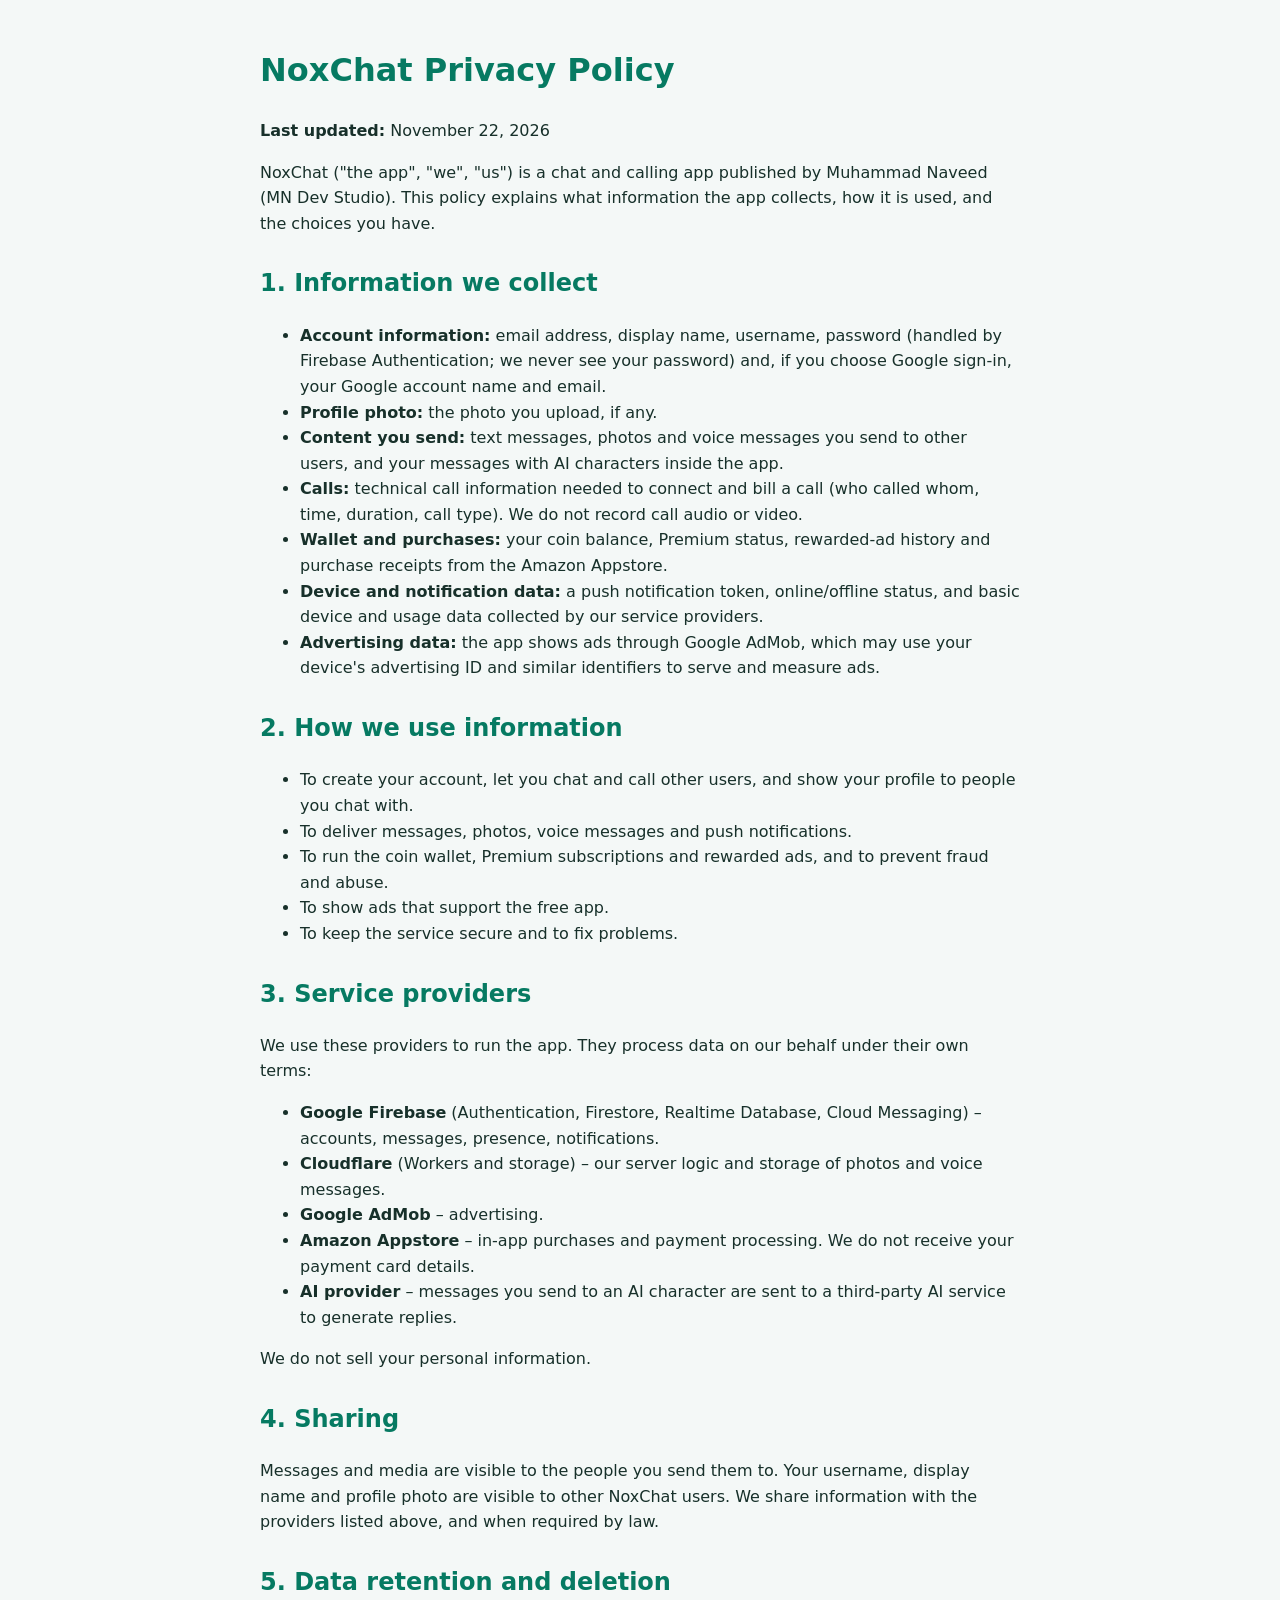
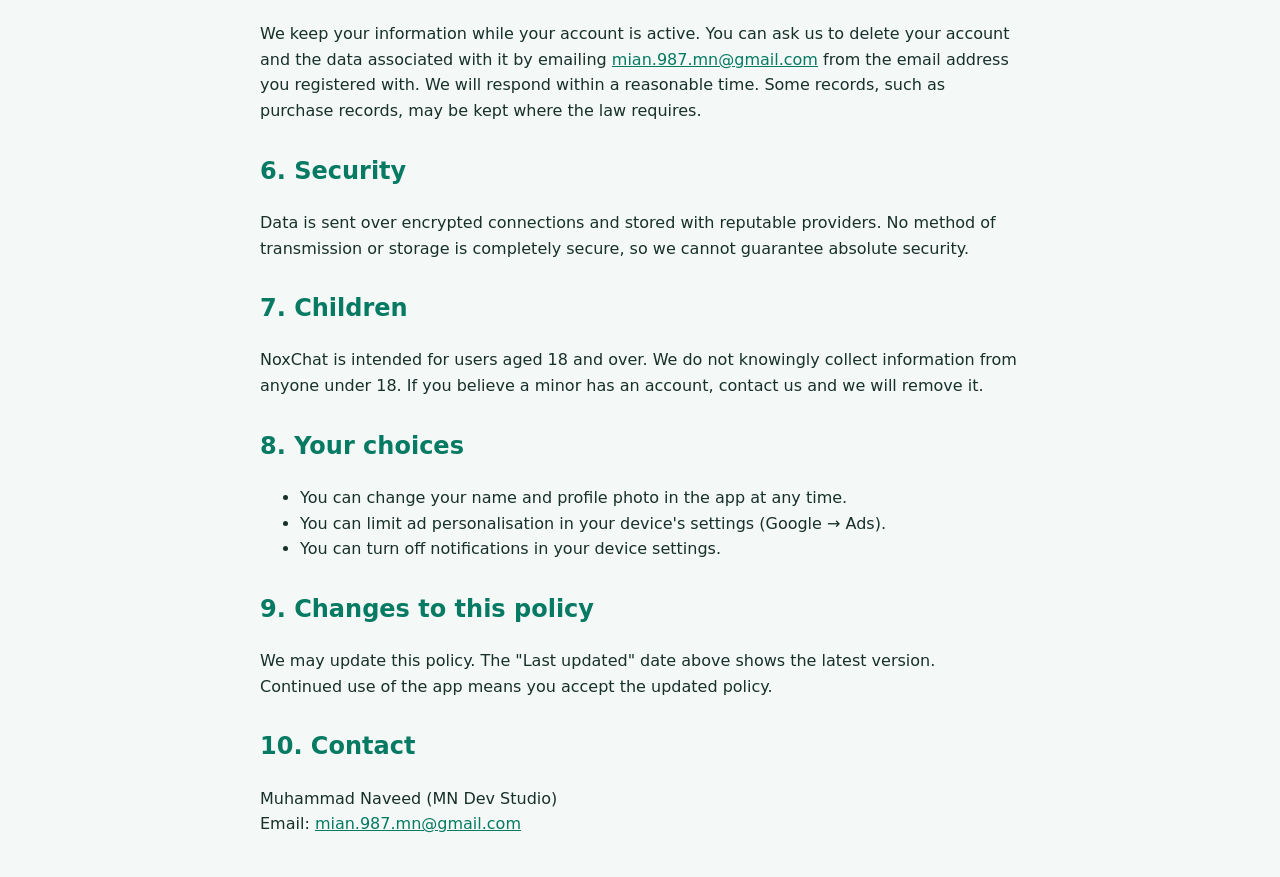
==== privacy-noxchat.html @ c45f3719 "Add NoxChat privacy policy" ====
<!doctype html>
<html lang="en">
<head>
<meta charset="utf-8">
<meta name="viewport" content="width=device-width, initial-scale=1">
<title>NoxChat Privacy Policy</title>
<style>
  body{font-family:system-ui,-apple-system,Segoe UI,Roboto,sans-serif;line-height:1.6;max-width:760px;margin:0 auto;padding:24px 16px;color:#17302a;background:#f4f8f7}
  h1{color:#067a62} h2{color:#067a62;margin-top:28px}
  a{color:#067a62}
</style>
</head>
<body>
<h1>NoxChat Privacy Policy</h1>
<p><b>Last updated:</b> November 22, 2026</p>
<p>NoxChat ("the app", "we", "us") is a chat and calling app published by Muhammad Naveed (MN Dev Studio). This policy explains what information the app collects, how it is used, and the choices you have.</p>

<h2>1. Information we collect</h2>
<ul>
  <li><b>Account information:</b> email address, display name, username, password (handled by Firebase Authentication; we never see your password) and, if you choose Google sign-in, your Google account name and email.</li>
  <li><b>Profile photo:</b> the photo you upload, if any.</li>
  <li><b>Content you send:</b> text messages, photos and voice messages you send to other users, and your messages with AI characters inside the app.</li>
  <li><b>Calls:</b> technical call information needed to connect and bill a call (who called whom, time, duration, call type). We do not record call audio or video.</li>
  <li><b>Wallet and purchases:</b> your coin balance, Premium status, rewarded-ad history and purchase receipts from the Amazon Appstore.</li>
  <li><b>Device and notification data:</b> a push notification token, online/offline status, and basic device and usage data collected by our service providers.</li>
  <li><b>Advertising data:</b> the app shows ads through Google AdMob, which may use your device's advertising ID and similar identifiers to serve and measure ads.</li>
</ul>

<h2>2. How we use information</h2>
<ul>
  <li>To create your account, let you chat and call other users, and show your profile to people you chat with.</li>
  <li>To deliver messages, photos, voice messages and push notifications.</li>
  <li>To run the coin wallet, Premium subscriptions and rewarded ads, and to prevent fraud and abuse.</li>
  <li>To show ads that support the free app.</li>
  <li>To keep the service secure and to fix problems.</li>
</ul>

<h2>3. Service providers</h2>
<p>We use these providers to run the app. They process data on our behalf under their own terms:</p>
<ul>
  <li><b>Google Firebase</b> (Authentication, Firestore, Realtime Database, Cloud Messaging) &ndash; accounts, messages, presence, notifications.</li>
  <li><b>Cloudflare</b> (Workers and storage) &ndash; our server logic and storage of photos and voice messages.</li>
  <li><b>Google AdMob</b> &ndash; advertising.</li>
  <li><b>Amazon Appstore</b> &ndash; in-app purchases and payment processing. We do not receive your payment card details.</li>
  <li><b>AI provider</b> &ndash; messages you send to an AI character are sent to a third-party AI service to generate replies.</li>
</ul>
<p>We do not sell your personal information.</p>

<h2>4. Sharing</h2>
<p>Messages and media are visible to the people you send them to. Your username, display name and profile photo are visible to other NoxChat users. We share information with the providers listed above, and when required by law.</p>

<h2>5. Data retention and deletion</h2>
<p>We keep your information while your account is active. You can ask us to delete your account and the data associated with it by emailing <a href="mailto:mian.987.mn@gmail.com">mian.987.mn@gmail.com</a> from the email address you registered with. We will respond within a reasonable time. Some records, such as purchase records, may be kept where the law requires.</p>

<h2>6. Security</h2>
<p>Data is sent over encrypted connections and stored with reputable providers. No method of transmission or storage is completely secure, so we cannot guarantee absolute security.</p>

<h2>7. Children</h2>
<p>NoxChat is intended for users aged 18 and over. We do not knowingly collect information from anyone under 18. If you believe a minor has an account, contact us and we will remove it.</p>

<h2>8. Your choices</h2>
<ul>
  <li>You can change your name and profile photo in the app at any time.</li>
  <li>You can limit ad personalisation in your device's settings (Google &rarr; Ads).</li>
  <li>You can turn off notifications in your device settings.</li>
</ul>

<h2>9. Changes to this policy</h2>
<p>We may update this policy. The "Last updated" date above shows the latest version. Continued use of the app means you accept the updated policy.</p>

<h2>10. Contact</h2>
<p>Muhammad Naveed (MN Dev Studio)<br>
Email: <a href="mailto:mian.987.mn@gmail.com">mian.987.mn@gmail.com</a></p>
</body>
</html>
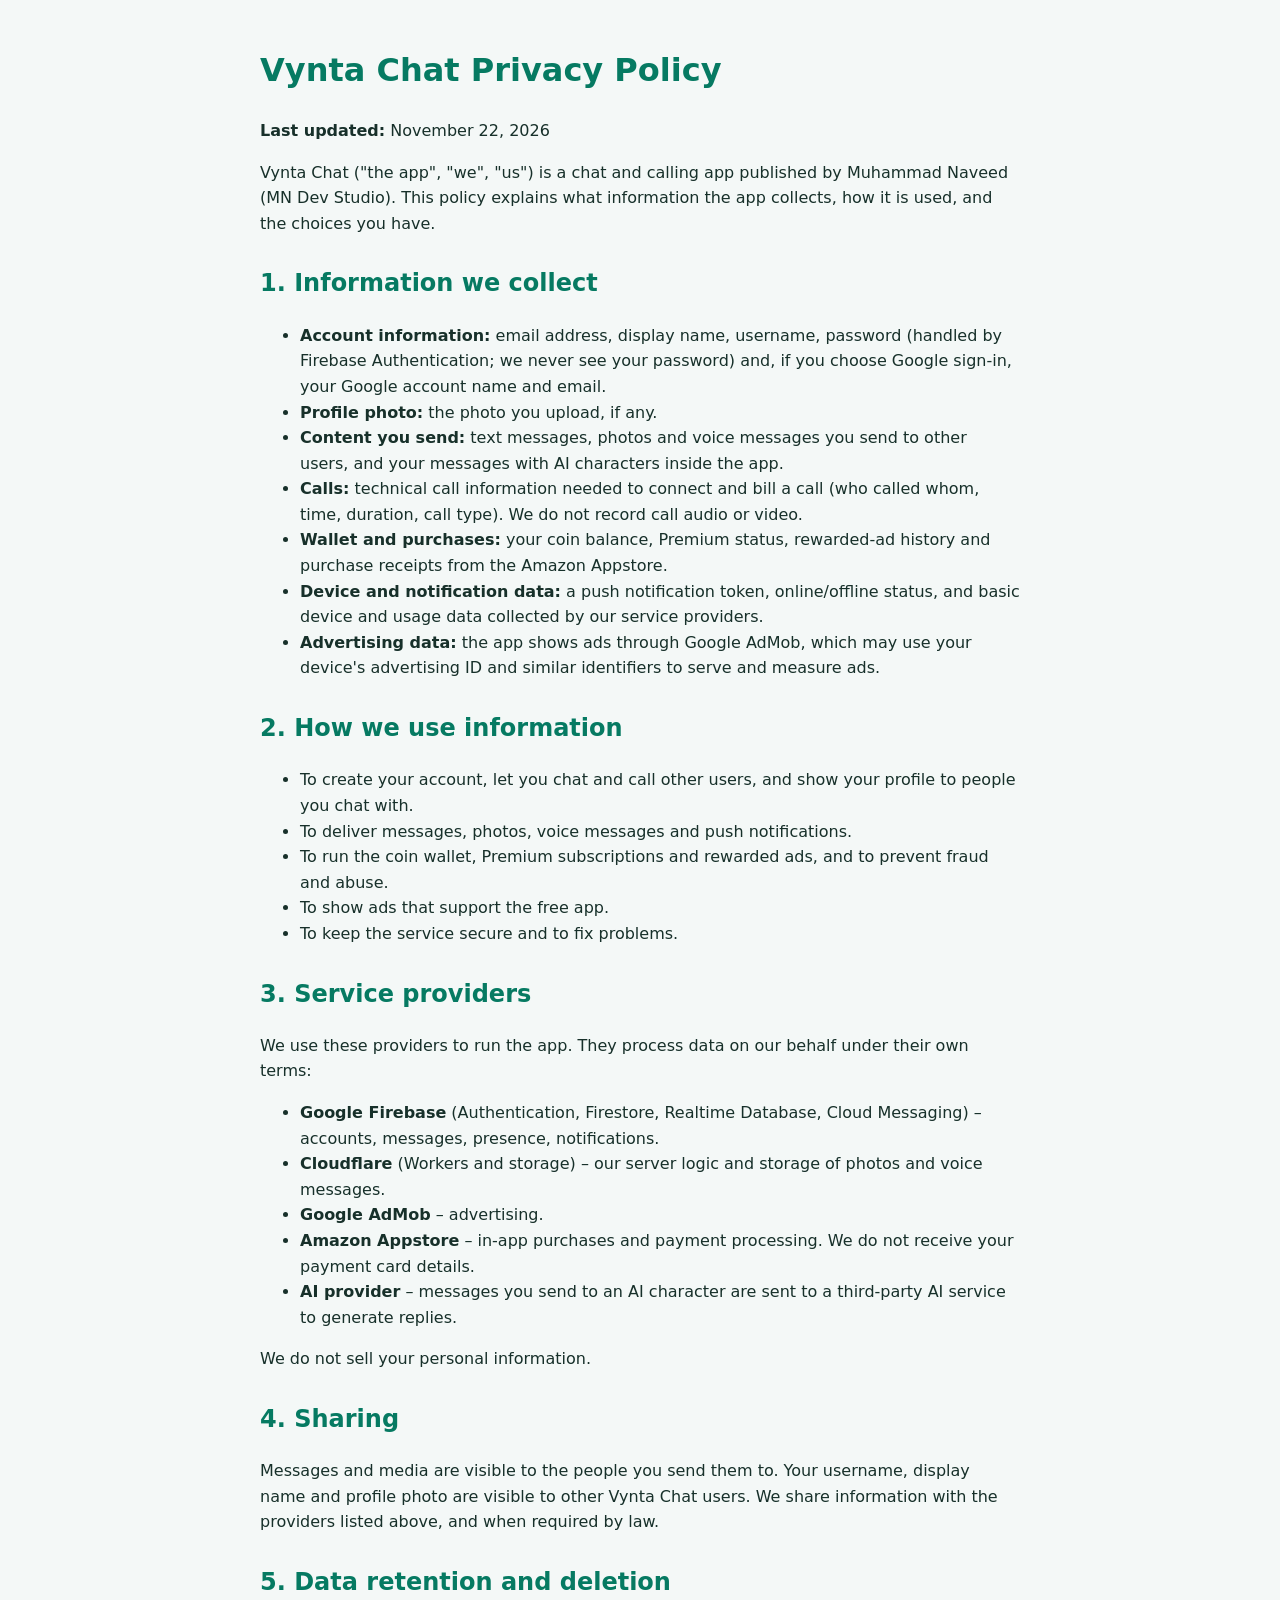
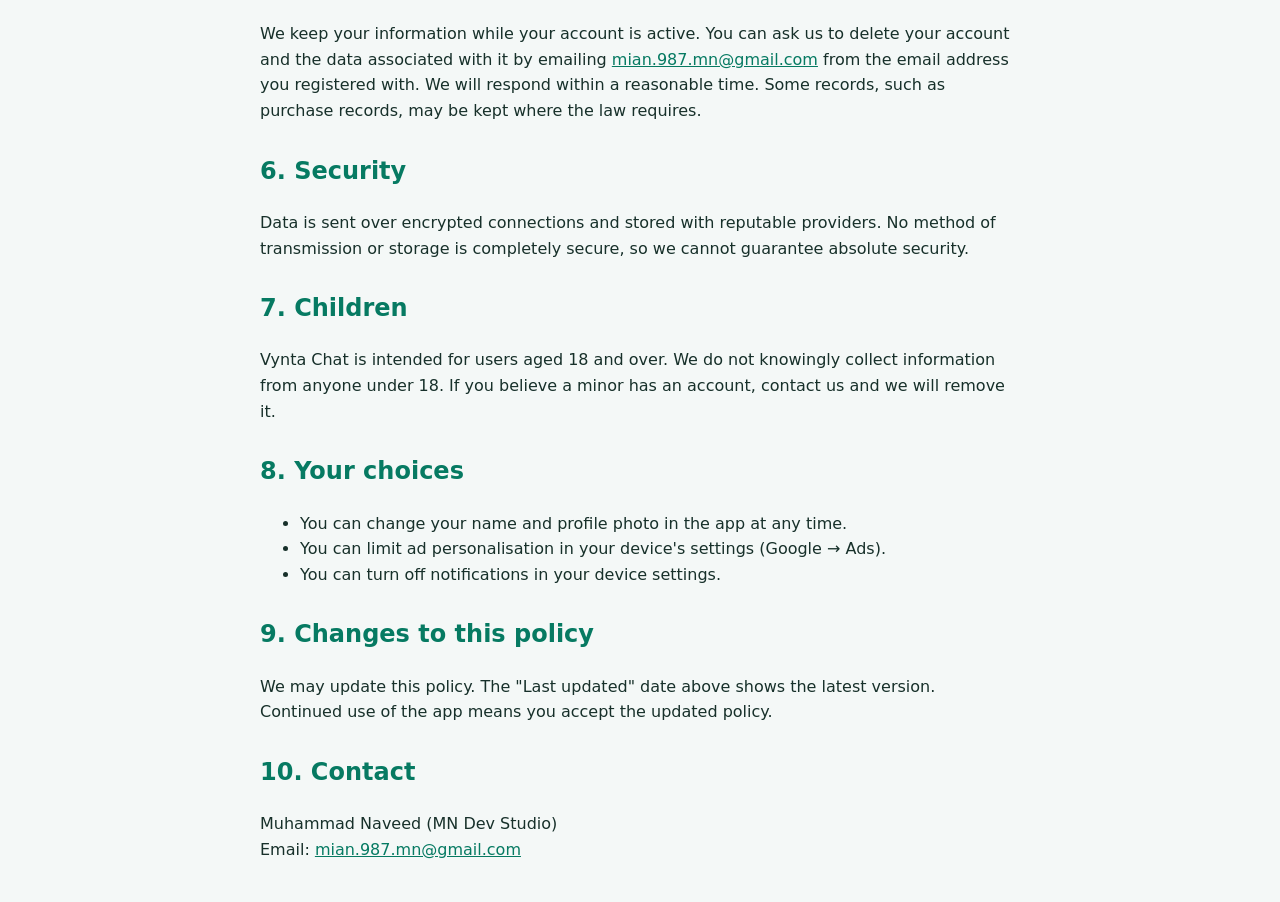
==== commit 97dfa45d: "Vynta Chat rename" ====
--- a/privacy-noxchat.html
+++ b/privacy-noxchat.html
@@ -3,7 +3,7 @@
 <head>
 <meta charset="utf-8">
 <meta name="viewport" content="width=device-width, initial-scale=1">
-<title>NoxChat Privacy Policy</title>
+<title>Vynta Chat Privacy Policy</title>
 <style>
   body{font-family:system-ui,-apple-system,Segoe UI,Roboto,sans-serif;line-height:1.6;max-width:760px;margin:0 auto;padding:24px 16px;color:#17302a;background:#f4f8f7}
   h1{color:#067a62} h2{color:#067a62;margin-top:28px}
@@ -11,9 +11,9 @@
 </style>
 </head>
 <body>
-<h1>NoxChat Privacy Policy</h1>
+<h1>Vynta Chat Privacy Policy</h1>
 <p><b>Last updated:</b> November 22, 2026</p>
-<p>NoxChat ("the app", "we", "us") is a chat and calling app published by Muhammad Naveed (MN Dev Studio). This policy explains what information the app collects, how it is used, and the choices you have.</p>
+<p>Vynta Chat ("the app", "we", "us") is a chat and calling app published by Muhammad Naveed (MN Dev Studio). This policy explains what information the app collects, how it is used, and the choices you have.</p>
 
 <h2>1. Information we collect</h2>
 <ul>
@@ -47,7 +47,7 @@
 <p>We do not sell your personal information.</p>
 
 <h2>4. Sharing</h2>
-<p>Messages and media are visible to the people you send them to. Your username, display name and profile photo are visible to other NoxChat users. We share information with the providers listed above, and when required by law.</p>
+<p>Messages and media are visible to the people you send them to. Your username, display name and profile photo are visible to other Vynta Chat users. We share information with the providers listed above, and when required by law.</p>
 
 <h2>5. Data retention and deletion</h2>
 <p>We keep your information while your account is active. You can ask us to delete your account and the data associated with it by emailing <a href="mailto:mian.987.mn@gmail.com">mian.987.mn@gmail.com</a> from the email address you registered with. We will respond within a reasonable time. Some records, such as purchase records, may be kept where the law requires.</p>
@@ -56,7 +56,7 @@
 <p>Data is sent over encrypted connections and stored with reputable providers. No method of transmission or storage is completely secure, so we cannot guarantee absolute security.</p>
 
 <h2>7. Children</h2>
-<p>NoxChat is intended for users aged 18 and over. We do not knowingly collect information from anyone under 18. If you believe a minor has an account, contact us and we will remove it.</p>
+<p>Vynta Chat is intended for users aged 18 and over. We do not knowingly collect information from anyone under 18. If you believe a minor has an account, contact us and we will remove it.</p>
 
 <h2>8. Your choices</h2>
 <ul>
